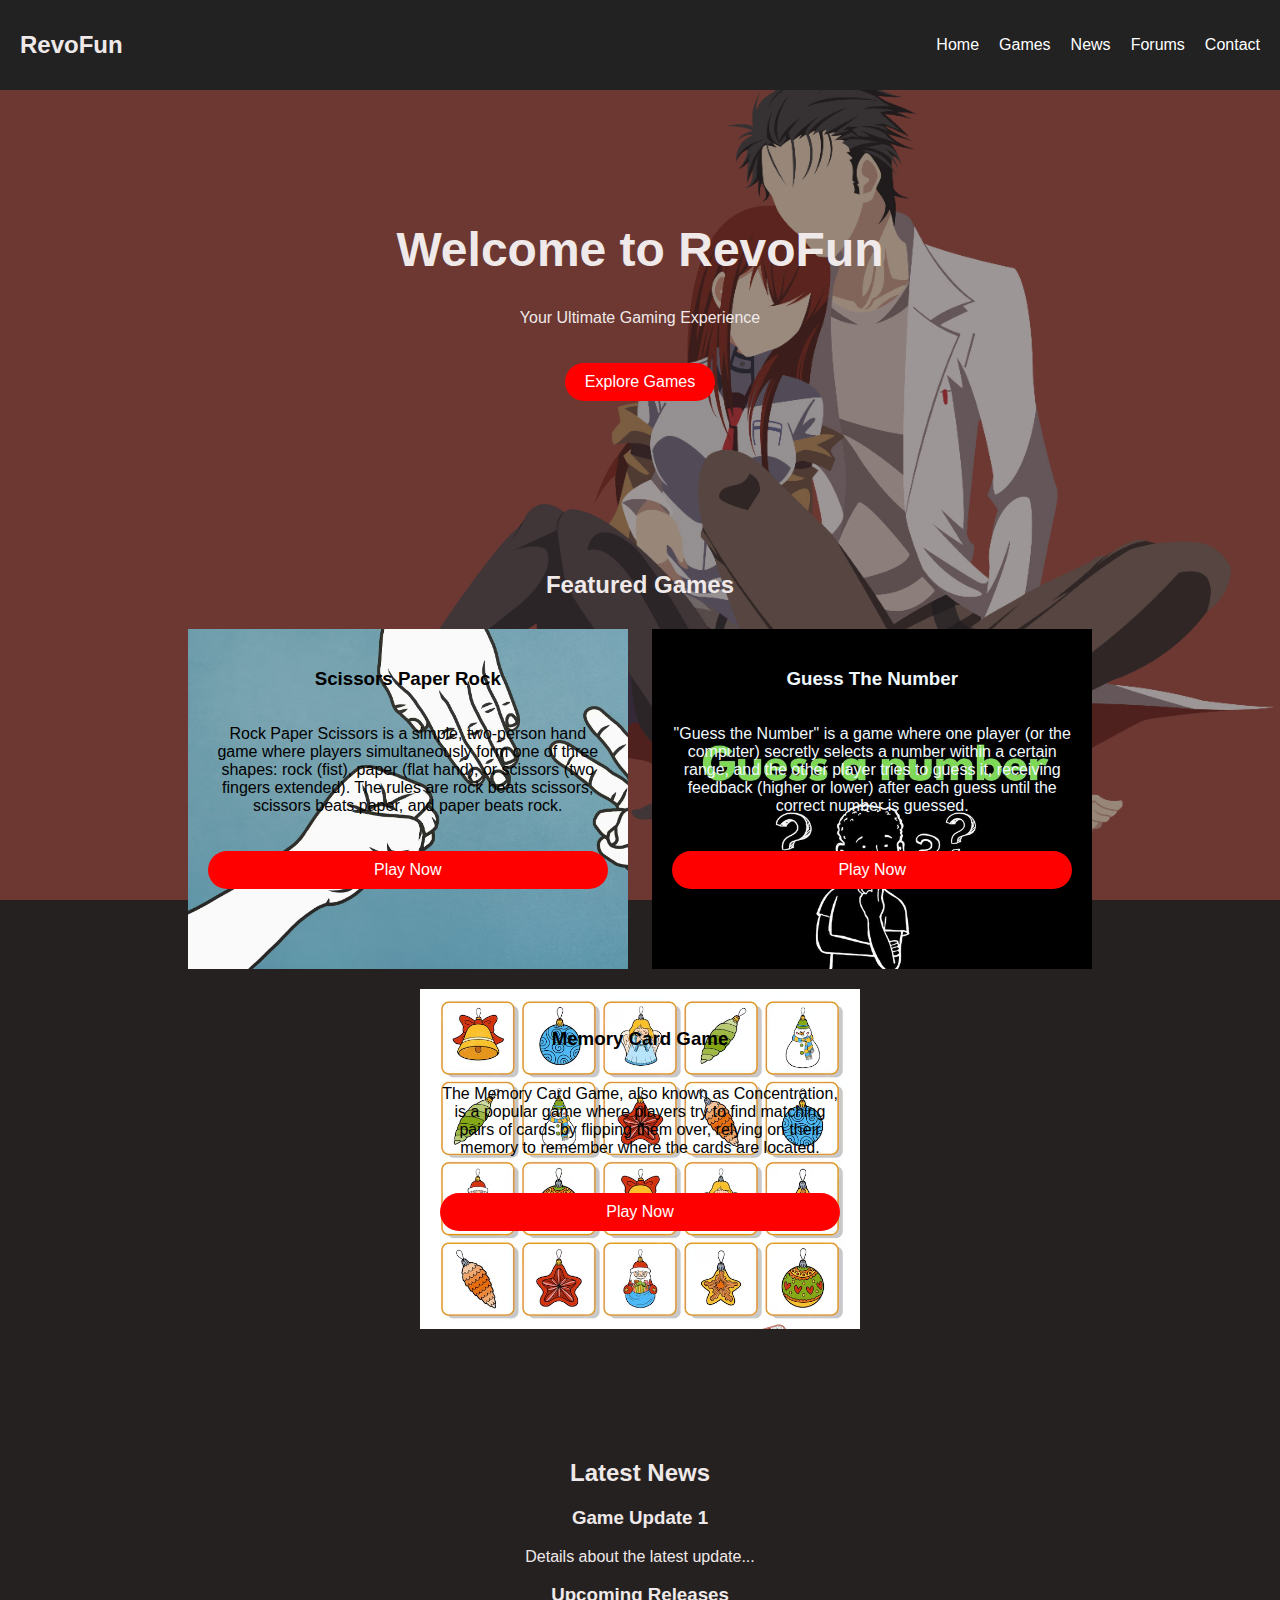
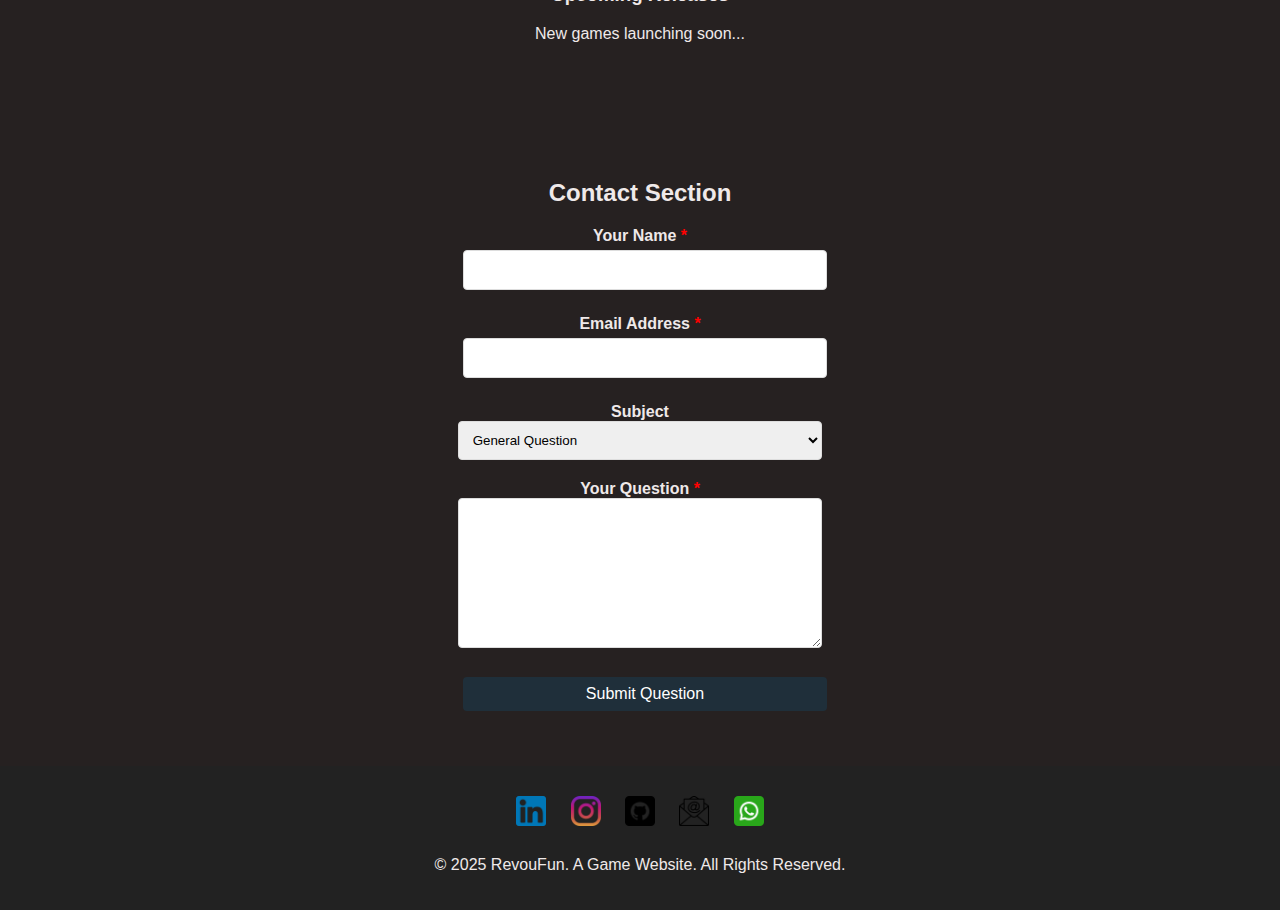
==== index.html @ 5f4f598a "new features: adding html, javascript, css" ====
<!DOCTYPE html>
<html lang="en">
<head>
    <meta charset="UTF-8">
    <meta name="viewport" content="width=device-width, initial-scale=1.0">
    <title>Revou Milestones 2</title>
    <link rel="stylesheet" href="style.css">
    <link rel="stylesheet" href="hover.css">
    <link rel="stylesheet" href="media.css">
</head>

<body>
    <script src="main.js"></script>

    <!-- Header -->
    <header onmouseover="user()">
        <div class="logo">RevoFun</div>
        <nav>
            <ul>
                <li><a href="index.html">Home</a></li>
                <li><a href= #games>Games</a></li>
                <li><a href="#news">News</a></li>
                <li><a href="#">Forums</a></li>
                <li><a href="#contact">Contact</a></li>
            </ul>
        </nav>
    </header>

    <!-- Main Content -->
    <main>

        <section class="hero">
            <h1>Welcome to RevoFun</h1>
            <p>Your Ultimate Gaming Experience</p>
            <a href="#games" class="btn">Explore Games</a>
        </section>
        <section id="games" class="games-showcase" >
            <h2>Featured Games</h2>
            <div class="game-section" id="scissorsPapperRock">
                <h3>Scissors Paper Rock</h3>
                <p>Rock Paper Scissors is a simple, two-person hand game where players simultaneously form one of three shapes: rock (fist), paper (flat hand), or scissors (two fingers extended). The rules are rock beats scissors, scissors beats paper, and paper beats rock. </p>
                <a href= "scissorsPapperRock.html" class="btn" target="_blank">Play Now</a>
            </div>
            <div class="game-section" id="guessTheNumber">
                <h3>Guess The Number</h3>
                <p>"Guess the Number" is a game where one player (or the computer) secretly selects a number within a certain range, and the other player tries to guess it, receiving feedback (higher or lower) after each guess until the correct number is guessed. </p>
                <a href= "guessthenumber.html" class="btn" target="_blank">Play Now</a>
            </div>
            <div class="game-section" id="memoryCardGame" target="_blank">
                <h3>Memory Card Game</h3>
                <p>The Memory Card Game, also known as Concentration, is a popular game where players try to find matching pairs of cards by flipping them over, relying on their memory to remember where the cards are located. </p>
                <a href= "memorycard.html" class="btn" target="_blank">Play Now</a>
            </div>
        </section>

        <!-- Blog Section -->
        <section class="blog" id="news">
            <h2>Latest News</h2>
            <article>
                <h3>Game Update 1</h3>
                <p>Details about the latest update...</p>
            </article>
            <article>
                <h3>Upcoming Releases</h3>
                <p>New games launching soon...</p>
            </article>
        </section>

        <!-- Contact Section -->
        <section id="contact">
            <h2>Contact Section</h2>
            <article class="form">
                <form action="" method="POST">
                    <div class="form-group">
                        <label for="name" class="required">Your Name</label>
                        <input type="text" id="name" name="name" required>
                    </div>
                    
                    <div class="form-group">
                        <label for="email" class="required">Email Address</label>
                        <input type="email" id="email" name="email" required>
                    </div>
                    
                    <div class="form-group">
                        <label for="subject">Subject</label>
                        <select id="subject" name="subject">
                            <option value="general">General Question</option>
                            <option value="technical">Technical Support</option>
                            <option value="billing">Games Problem</option>
                            <option value="feedback">Feedback</option>
                        </select>
                    </div>
                    
                    <div class="form-group">
                        <label for="question" class="required">Your Question</label>
                        <textarea id="question" name="question" required></textarea>
                    </div>
                    
                    <button type="submit" >Submit Question</button>
                </form>
            </article>
        </section>
        
    </main>
    
    <!-- Social Media -->
    
    <footer>
        <div class="social-media">
           <a href="https://www.linkedin.com/in/rifkykurniawanputra/" target="_blank"> <img src="assets/linkedin.png" alt="https://www.linkedin.com/in/rifkykurniawanputra"></a> 
           <a href="https://instagram.com/rifkykurniawanp" target="_blank"> <img src="assets/instagram.png" alt="https://instagram.com/rifkykurniawanp"></a> 
           <a href="https://github.com/rifkykurniawanp" target="_blank"> <img src="assets/github.png" alt="https://github.com/rifkykurniawanp"></a> 
           <a href="mailto:krifky14@gmail.com" target="_blank"> <img src="assets/email.png" alt="mailto:krifky14@gmail.com"></a> 
           <a href="https://wa.me/6282133070087" target="_blank"> <img src="assets/whatsapp.png" alt="https://wa.me/6282133070087"></a> 
       </div>
        <p>&copy; 2025 RevouFun. A Game Website. All Rights Reserved.</p>
    </footer>
</body>

</html>
---- style.css ----
body {
    font-family: Arial, sans-serif;
    margin: 0;
    padding: 0;
    background-color: #111;
    background-image: url('assets/backgroundBody2.jpg');
    background-size: cover;
    background-attachment: fixed;
    color: #efe9e9;
}

/* Header */
header {
    display: flex;
    justify-content: space-between;
    align-items: center;
    padding: 20px;
    background-color: #222;
}
.logo {
    font-size: 24px;
    font-weight: bold;
    padding: auto;

}
nav ul {
    list-style: none;
    display: flex;
    gap: 20px;
}
nav a {
    color: #fff;
    text-decoration: none;
}

/* main */
main{
    background-color: rgba(59, 49, 49, 0.5);

}
.hero {
    text-align: center;
    padding: 100px 20px;
}
.hero h1 {
    font-size: 48px;
}
.btn {
    display: inline-block;
    padding: 10px 20px;
    background: red;
    color: white;
    text-decoration: none;
    margin-top: 20px;
    border-radius: 20px ;
}


.games-showcase, .blog {
    padding: 50px 20px;
    text-align: center;
}
.game-section {
    display: inline-flex;
    flex-direction: column;
    text-align: center;
    align-content:space-around;
    color: black;
    width: 400px;
    height: 300px;
    background: #444;
    background-size:cover;
    margin: 10px;
    padding: 20px;
}

#scissorsPapperRock {
    background-image: url('assets/rockPaperScissors.avif');  
}

#guessTheNumber {
    background-image: url('assets/guessANumber.jpg');
    color: aliceblue;
}

#memoryCardGame {
    background-image: url('assets/memoryCard2.avif');
}

/* form */

#contact {
    display: flex;
    flex-direction: column;
    padding: 50px 20px;
    text-align: center;
    justify-content: center;
    align-items: center;
}
.form-group {
    margin-bottom: 20px;
}

label {
    margin-bottom: 5px;
    font-weight: bold;
}

input[type="text"],
input[type="email"],
textarea,
select {
    width: 100%;
    padding: 10px;
    border: 1px solid #ddd;
    border-radius: 4px;
    box-sizing: border-box;
}

textarea {
    height: 150px;
    resize: vertical;
}

button {
    background-color: #1f2f3a;
    color: white;
    border: none;
    padding: 12px 20px;
    border-radius: 4px;
    cursor: pointer;
    font-size: 16px;
    width: 100%;
}


.required:after {
    content: " *";
    color: red;
}


.social-media{
    justify-content: center;
    }

    .social-media a img{
        margin: 10px;
        width: 30px;
        height: auto;}

footer {
    text-align: center;
    align-items: center;
    padding: 20px;
    background-color: #222;
    /* position:fixed; */
    bottom: 0;
    width: auto;
}


/* GAME SCISSORS PAPPER ROCK */

#game-1 {
    color: #111;
    text-shadow: #333 1px 1px 1px;
    background-image: url('assets/rockPaperScissors.avif');
    background-position: center;
    background-size: cover;
    display: flex;
    flex-direction: column;
    align-items: center;
    text-align: center;
}

#game-1 button {
    margin: 10px;
    padding: 10px 20px;
    background-color: #333;
    color: #fff;
    border: none;
    border-radius: 5px;
    font-size: 18px;
    cursor: pointer;
}


/* GAME MEMORY CARD */

#game-3{
    color: #ffffff;
    text-shadow: #333 1px 1px 1px;
    /* background-image: url('assets/memoryCard2.avif'); */
    background-position: center;
    background-size: cover;
    display: flex;
    flex-direction: column;
    align-items: center;
    text-align: center;
    justify-content: center;
}


.memory-game {
    margin: 20px;
    display: grid;
    grid-template-rows: repeat(4, auto);
    grid-template-columns: repeat(4, auto);
    /* display: flex;
    flex-direction: column;
    flex-wrap: wrap; */
  }

.memory-game img {
    width: 12em ;
    height: 18em;
}


   /* .memory-card {
    width: 10px;
    height: auto;
    margin: 5px;
    position: relative;
    transform: scale(1);
    transform-style: preserve-3d;
    transition: transform .5s;
    box-shadow: 1px 1px 1px rgba(0,0,0,.3);
  } */
  
  .memory-card:active {
    transform: scale(0.97);
    transition: transform .2s;
  }
  
  .memory-card.flip {
    transform: rotateY(180deg);
  }
  
  /* .front-face,
  .back-face {
    width: 100%;
    height: 100%;
    padding: 20px;
    position: absolute;
    border-radius: 5px;
    background: #1C7CCC;
    backface-visibility: hidden;
  } */
  
  .front-face {
    transform: rotateY(180deg);
  }

  /* GAME GUESS THE NUMBER */

  .game-container {
    max-width: 500px;
    margin: 0 auto;
    padding: 20px;
    background-image: url(assets/guessANumber.jpg);
    background-size: cover;
    border-radius: 10px;
    box-shadow: 0 0 10px rgba(0,0,0,0.1);
}
input, button {
    padding: 8px 15px;
    margin: 5px;
    font-size: 16px;
}
#message {
    margin: 15px 0;
    font-weight: bold;
    min-height: 24px;
}
#attempts {
    color: #666;
}
---- hover.css ----
nav ul li :hover {
    color: rgb(239, 228, 218);
    cursor: pointer;

}

:hover.btn {
    background: rgb(215, 179, 143);
    transform: scale(1.1);
    transition: 0.5s;
    cursor: pointer;}

    
    
    #games :hover {
        transform: scale(1.1);
        transition: 0.5s;
        cursor: pointer;
    }

    button:hover {
        background-color: #2980b9;}

/* GAME SCISSORS PAPPER ROCK */

#game-1 button:hover {
    background: rgb(215, 179, 143);
    cursor: pointer;
}

/* GAME MEMORY CARD */
---- media.css ----
@media only screen and (min-width: 300px) and (max-width: 700px) {
    /* body #header{
        display: flex;
        flex-direction: column;
        justify-content: center;
        text-align: center;
        font-size: smaller;

    }

    body #container{
        display: flex;
        flex-direction: column;
        font-size: smaller;
    }

    .container-1 img{
        height: 10px;

    }
    .container2{
        display:none;
    } */

    header {
        flex-direction: column;
        text-align: center;
        justify-content: center;
    } 

    .logo {
        margin: 2rem;
    }

    nav ul {
        flex-direction: column;
        justify-content: center;
        text-align: center;
        padding-right: 2em;

    }   

    #games {
        display: flex;
        flex-direction: column;
        padding: 1rem;
        font-size: smaller;
    }
    
    .game-section {
        width: 80%;
    }


    /* GAME MEMORY CARD */

    .memory-game{
            grid-template-rows: repeat(8, auto);
            grid-template-columns: repeat(2, auto);
        }

}
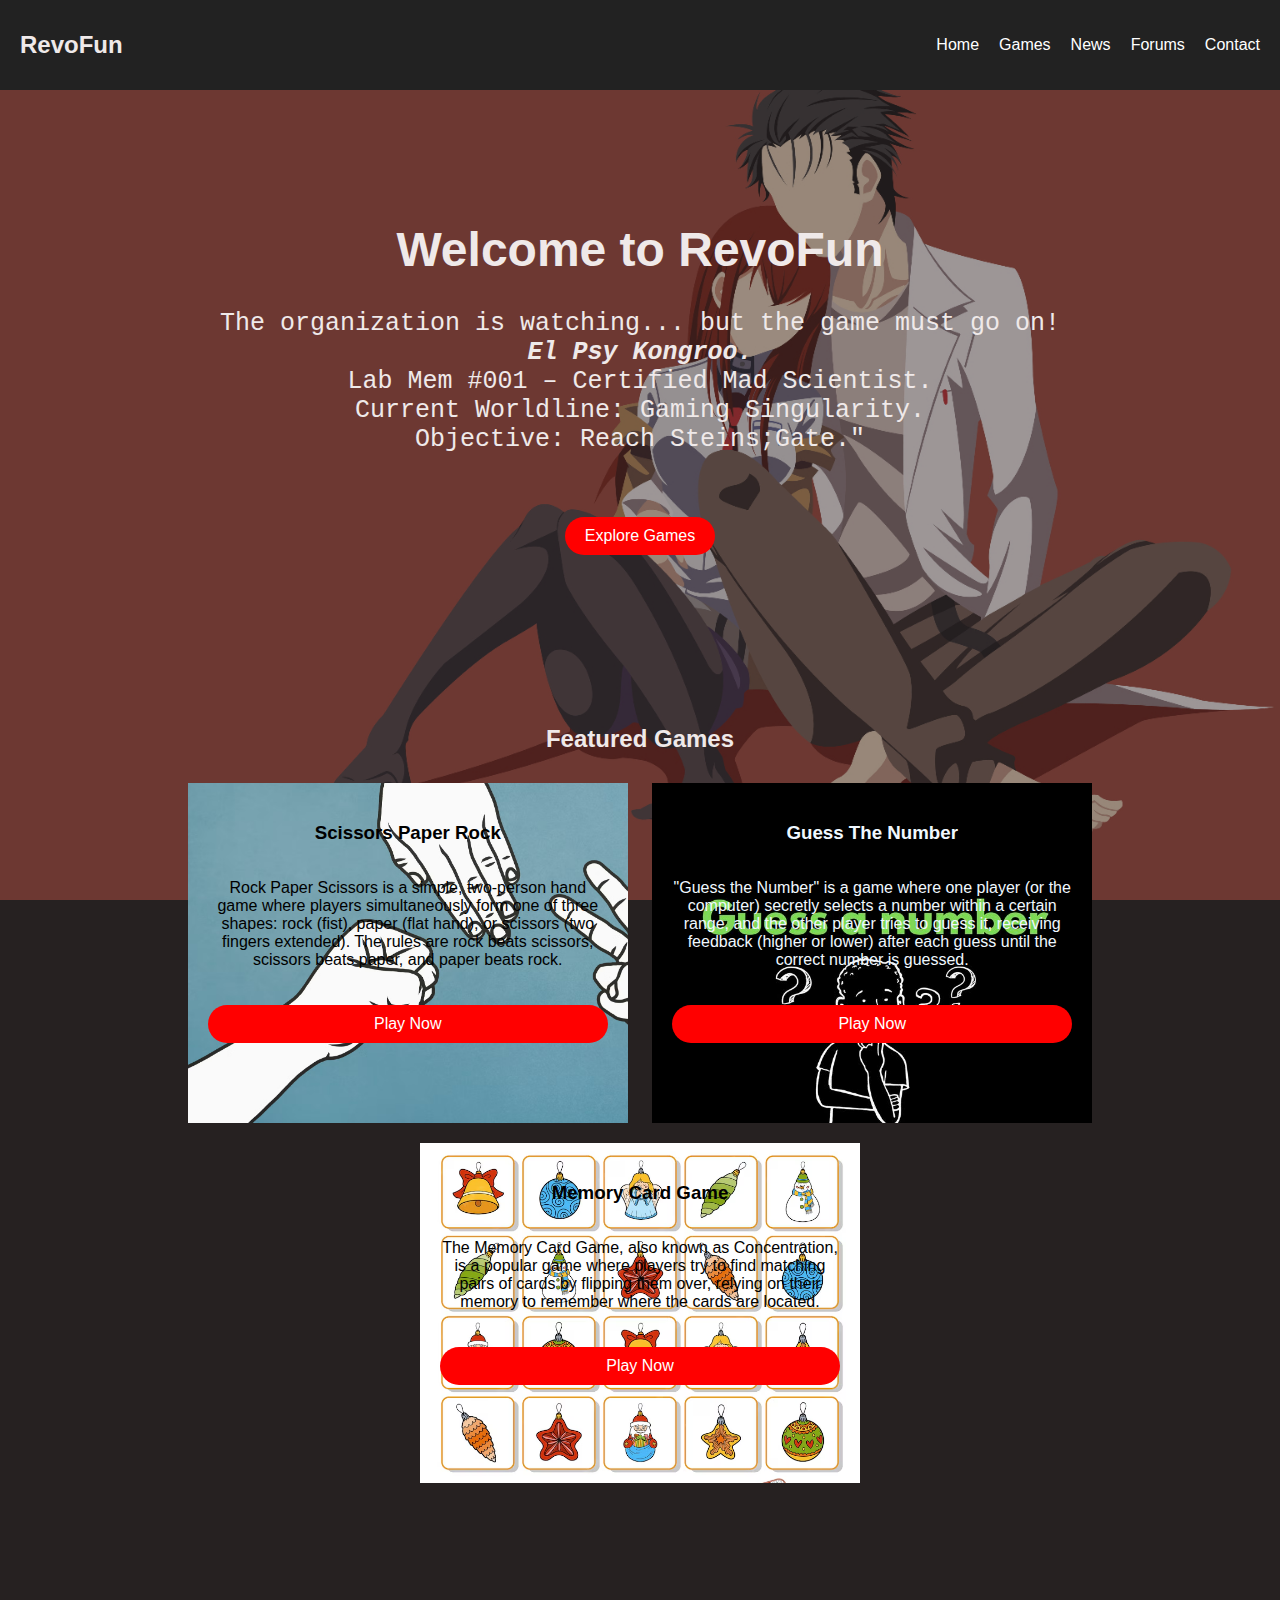
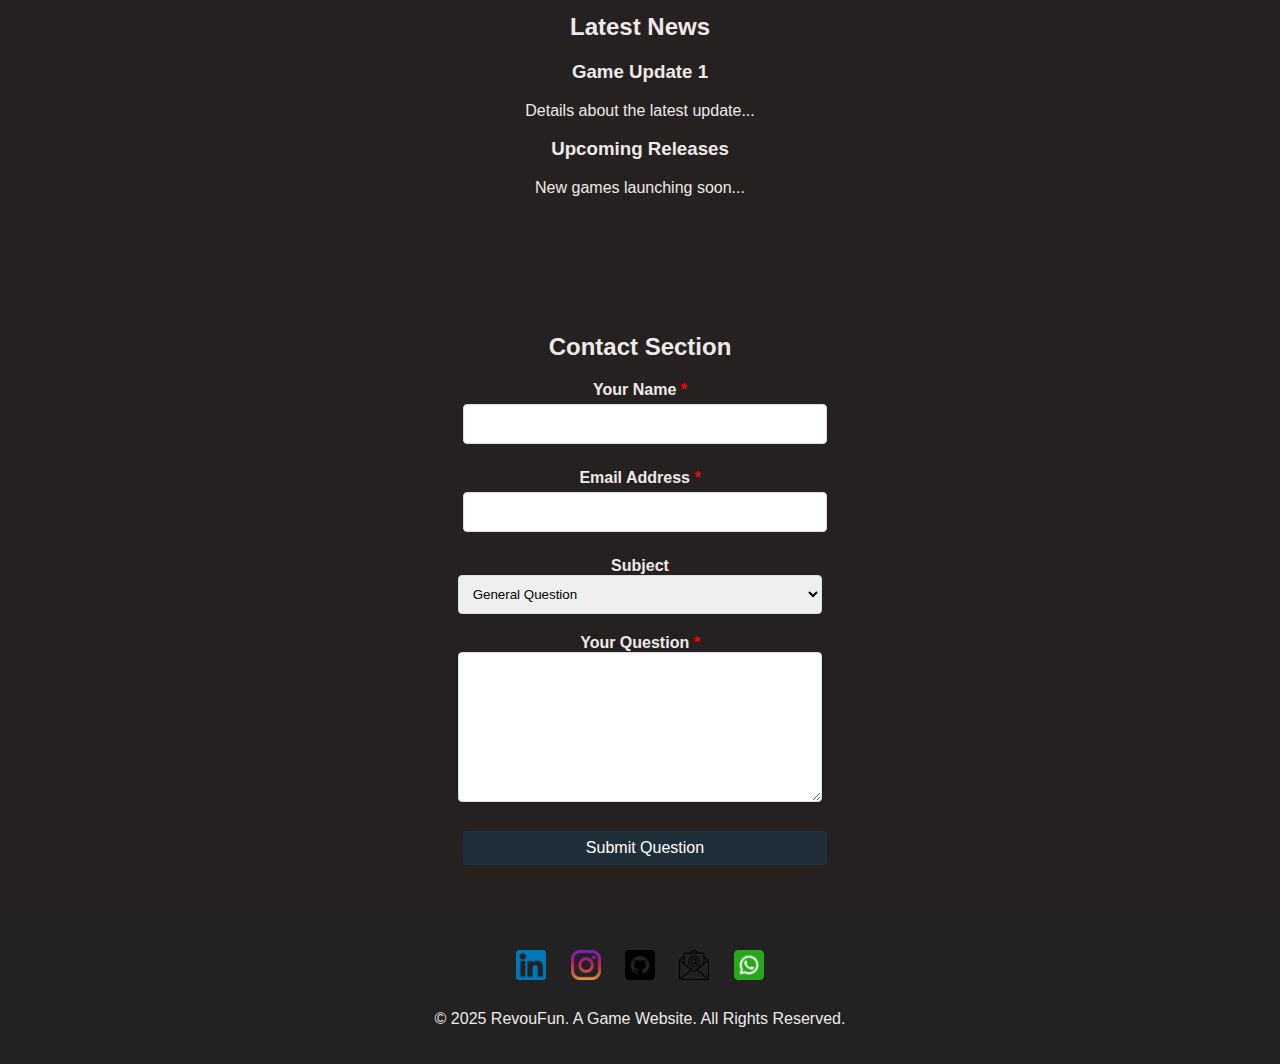
==== commit e347403f: "new" ====
--- a/index.html
+++ b/index.html
@@ -13,7 +13,7 @@
     <script src="main.js"></script>
 
     <!-- Header -->
-    <header onmouseover="user()">
+    <header>
         <div class="logo">RevoFun</div>
         <nav>
             <ul>
@@ -31,7 +31,17 @@
 
         <section class="hero">
             <h1>Welcome to RevoFun</h1>
-            <p>Your Ultimate Gaming Experience</p>
+            <p>The organization is watching... but the game must go on!
+                <br>
+                <b><i>El Psy Kongroo.</i> </b>
+                <br>
+                Lab Mem #001 – Certified Mad Scientist.
+                <br>
+                Current Worldline: Gaming Singularity.
+                <br>
+                Objective: Reach Steins;Gate." 
+            </p>
+            <br>
             <a href="#games" class="btn">Explore Games</a>
         </section>
         <section id="games" class="games-showcase" >
@@ -39,7 +49,7 @@
             <div class="game-section" id="scissorsPapperRock">
                 <h3>Scissors Paper Rock</h3>
                 <p>Rock Paper Scissors is a simple, two-person hand game where players simultaneously form one of three shapes: rock (fist), paper (flat hand), or scissors (two fingers extended). The rules are rock beats scissors, scissors beats paper, and paper beats rock. </p>
-                <a href= "scissorsPapperRock.html" class="btn" target="_blank">Play Now</a>
+                <a href= "scissorspapperrock.html" class="btn" target="_blank">Play Now</a>
             </div>
             <div class="game-section" id="guessTheNumber">
                 <h3>Guess The Number</h3>
--- a/style.css
+++ b/style.css
@@ -16,6 +16,13 @@
     align-items: center;
     padding: 20px;
     background-color: #222;
+}
+
+.hero p {
+    font-size: 25px;
+    font-family: 'Courier New';
+
+
 }
 .logo {
     font-size: 24px;
@@ -199,14 +206,16 @@
     align-items: center;
     text-align: center;
     justify-content: center;
+    padding-bottom: 20rem;
 }
 
 
 .memory-game {
-    margin: 20px;
+    margin-right: 250px;
     display: grid;
     grid-template-rows: repeat(4, auto);
     grid-template-columns: repeat(4, auto);
+    gap: 300px 200px;
     /* display: flex;
     flex-direction: column;
     flex-wrap: wrap; */
@@ -215,10 +224,12 @@
 .memory-game img {
     width: 12em ;
     height: 18em;
-}
-
-
-   /* .memory-card {
+    position: absolute;
+    backface-visibility: hidden;
+}
+
+
+   .memory-card {
     width: 10px;
     height: auto;
     margin: 5px;
@@ -227,27 +238,30 @@
     transform-style: preserve-3d;
     transition: transform .5s;
     box-shadow: 1px 1px 1px rgba(0,0,0,.3);
-  } */
-  
+    transform-origin: center;
+    z-index: 1;
+  }
+  
+
   .memory-card:active {
     transform: scale(0.97);
     transition: transform .2s;
   }
   
   .memory-card.flip {
-    transform: rotateY(180deg);
-  }
-  
-  /* .front-face,
+    transform: rotateY(180deg) translateX(-230px);
+    z-index: 2;
+  }
+  
+  .front-face,
   .back-face {
     width: 100%;
     height: 100%;
     padding: 20px;
     position: absolute;
     border-radius: 5px;
-    background: #1C7CCC;
-    backface-visibility: hidden;
-  } */
+
+  }
   
   .front-face {
     transform: rotateY(180deg);
--- a/media.css
+++ b/media.css
@@ -41,7 +41,6 @@
     }   
 
     #games {
-        display: flex;
         flex-direction: column;
         padding: 1rem;
         font-size: smaller;
@@ -54,9 +53,9 @@
 
     /* GAME MEMORY CARD */
 
-    .memory-game{
-            grid-template-rows: repeat(8, auto);
-            grid-template-columns: repeat(2, auto);
+    .memory-game{    
+        grid-template-rows: repeat(8, auto);
+        grid-template-columns: repeat(2, auto);
         }
 
 }
